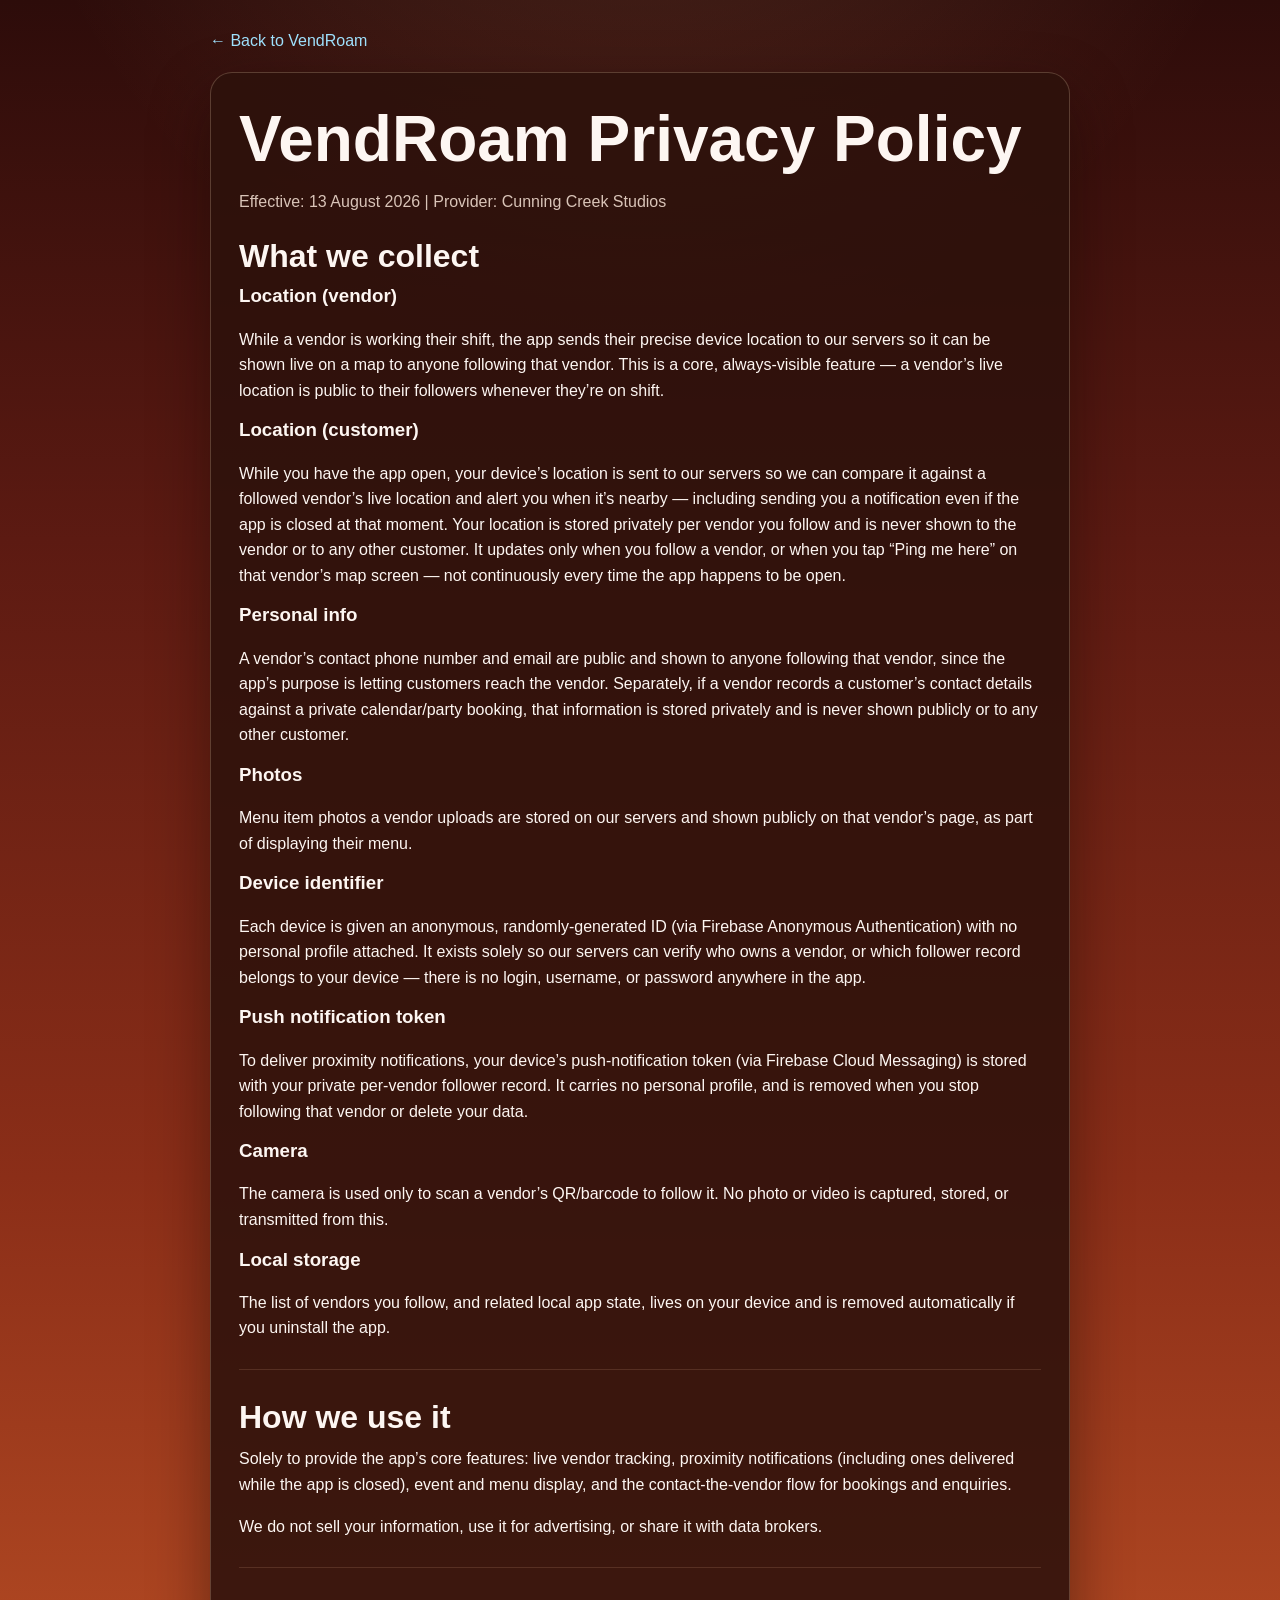
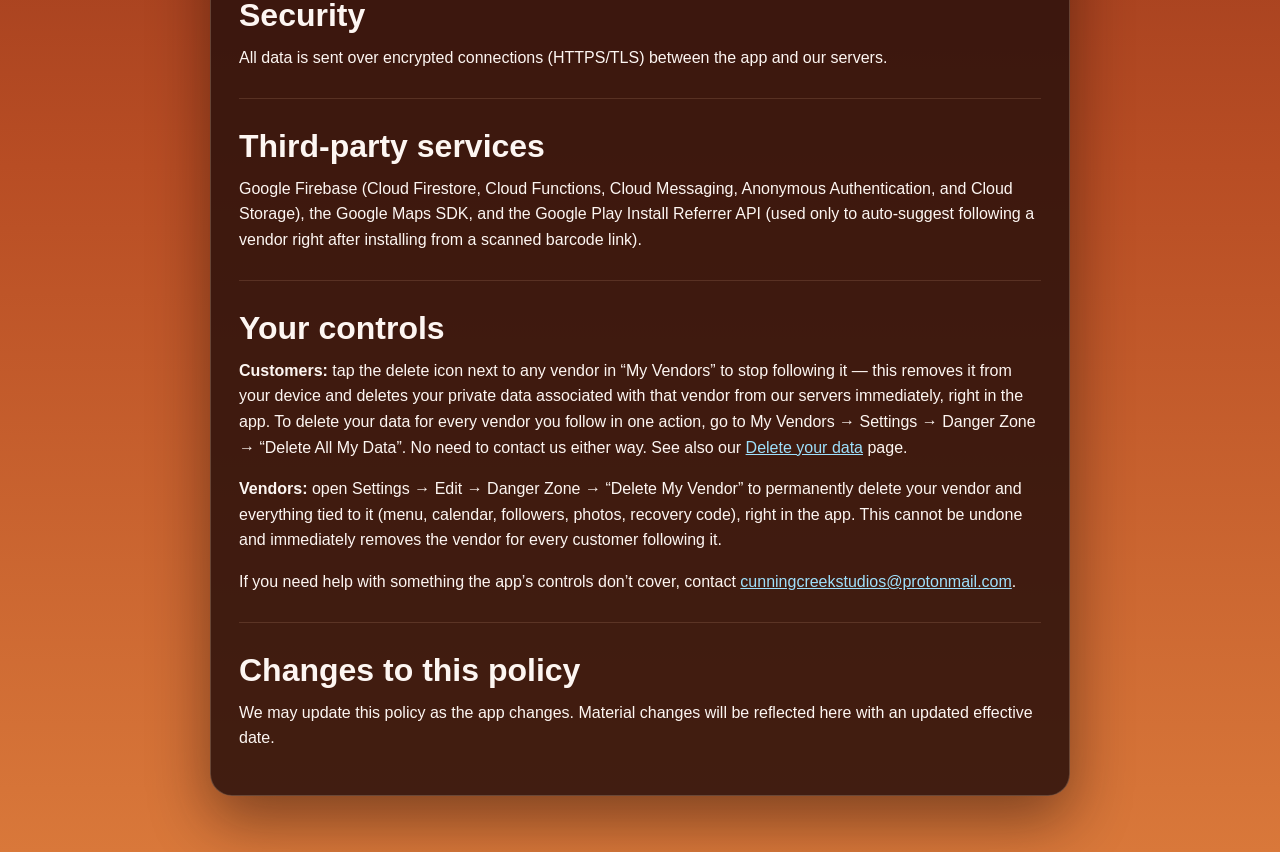
==== privacy.html @ e5d9ba17 "VendRoam standalone site: marketing homepage + legal pages for its own subdomain Adds privacy.html, " ====
<!DOCTYPE html>
<html lang="en">
<head>
  <meta charset="UTF-8">
  <meta name="viewport" content="width=device-width, initial-scale=1.0">
  <title>Privacy Policy | VendRoam</title>
  <link rel="stylesheet" href="assets/css/legal.css">
</head>
<body>
  <main class="page-shell">
    <a class="back-link" href="index.html">&larr; Back to VendRoam</a>
    <article class="legal">
      <h1>VendRoam Privacy Policy</h1>
      <p class="meta">Effective: 13 August 2026 | Provider: Cunning Creek Studios</p>

      <section>
        <h2>What we collect</h2>
        <h3>Location (vendor)</h3>
        <p>While a vendor is working their shift, the app sends their precise device location to our servers so it can be shown live on a map to anyone following that vendor. This is a core, always-visible feature &mdash; a vendor&rsquo;s live location is public to their followers whenever they&rsquo;re on shift.</p>

        <h3>Location (customer)</h3>
        <p>While you have the app open, your device&rsquo;s location is sent to our servers so we can compare it against a followed vendor&rsquo;s live location and alert you when it&rsquo;s nearby &mdash; including sending you a notification even if the app is closed at that moment. Your location is stored privately per vendor you follow and is never shown to the vendor or to any other customer. It updates only when you follow a vendor, or when you tap &ldquo;Ping me here&rdquo; on that vendor&rsquo;s map screen &mdash; not continuously every time the app happens to be open.</p>

        <h3>Personal info</h3>
        <p>A vendor&rsquo;s contact phone number and email are public and shown to anyone following that vendor, since the app&rsquo;s purpose is letting customers reach the vendor. Separately, if a vendor records a customer&rsquo;s contact details against a private calendar/party booking, that information is stored privately and is never shown publicly or to any other customer.</p>

        <h3>Photos</h3>
        <p>Menu item photos a vendor uploads are stored on our servers and shown publicly on that vendor&rsquo;s page, as part of displaying their menu.</p>

        <h3>Device identifier</h3>
        <p>Each device is given an anonymous, randomly-generated ID (via Firebase Anonymous Authentication) with no personal profile attached. It exists solely so our servers can verify who owns a vendor, or which follower record belongs to your device &mdash; there is no login, username, or password anywhere in the app.</p>

        <h3>Push notification token</h3>
        <p>To deliver proximity notifications, your device&rsquo;s push-notification token (via Firebase Cloud Messaging) is stored with your private per-vendor follower record. It carries no personal profile, and is removed when you stop following that vendor or delete your data.</p>

        <h3>Camera</h3>
        <p>The camera is used only to scan a vendor&rsquo;s QR/barcode to follow it. No photo or video is captured, stored, or transmitted from this.</p>

        <h3>Local storage</h3>
        <p>The list of vendors you follow, and related local app state, lives on your device and is removed automatically if you uninstall the app.</p>
      </section>

      <section>
        <h2>How we use it</h2>
        <p>Solely to provide the app&rsquo;s core features: live vendor tracking, proximity notifications (including ones delivered while the app is closed), event and menu display, and the contact-the-vendor flow for bookings and enquiries.</p>
        <p>We do not sell your information, use it for advertising, or share it with data brokers.</p>
      </section>

      <section>
        <h2>Security</h2>
        <p>All data is sent over encrypted connections (HTTPS/TLS) between the app and our servers.</p>
      </section>

      <section>
        <h2>Third-party services</h2>
        <p>Google Firebase (Cloud Firestore, Cloud Functions, Cloud Messaging, Anonymous Authentication, and Cloud Storage), the Google Maps SDK, and the Google Play Install Referrer API (used only to auto-suggest following a vendor right after installing from a scanned barcode link).</p>
      </section>

      <section>
        <h2>Your controls</h2>
        <p><strong>Customers:</strong> tap the delete icon next to any vendor in &ldquo;My Vendors&rdquo; to stop following it &mdash; this removes it from your device and deletes your private data associated with that vendor from our servers immediately, right in the app. To delete your data for every vendor you follow in one action, go to My Vendors &rarr; Settings &rarr; Danger Zone &rarr; &ldquo;Delete All My Data&rdquo;. No need to contact us either way. See also our <a href="delete-your-data.html">Delete your data</a> page.</p>
        <p><strong>Vendors:</strong> open Settings &rarr; Edit &rarr; Danger Zone &rarr; &ldquo;Delete My Vendor&rdquo; to permanently delete your vendor and everything tied to it (menu, calendar, followers, photos, recovery code), right in the app. This cannot be undone and immediately removes the vendor for every customer following it.</p>
        <p>If you need help with something the app&rsquo;s controls don&rsquo;t cover, contact <a href="mailto:cunningcreekstudios@protonmail.com">cunningcreekstudios@protonmail.com</a>.</p>
      </section>

      <section>
        <h2>Changes to this policy</h2>
        <p>We may update this policy as the app changes. Material changes will be reflected here with an updated effective date.</p>
      </section>
    </article>
  </main>
</body>
</html>
---- assets/css/legal.css ----
:root {
  --bg: #3a1210;
  --bg-alt: #5c1e14;
  --panel: rgba(45, 18, 12, 0.88);
  --panel-strong: rgba(32, 12, 8, 0.94);
  --border: rgba(255, 218, 180, 0.22);
  --text: #fdf6f2;
  --muted: #d9c4b8;
  --link: #9ee0fc;
  --link-strong: #e8f8ff;
  --accent: #7ec8e8;
  --shadow: 0 24px 60px rgba(20, 6, 4, 0.45);
}

* {
  box-sizing: border-box;
}

html {
  color-scheme: dark;
}

body {
  margin: 0;
  min-height: 100vh;
  font-family: Arial, Helvetica, sans-serif;
  line-height: 1.6;
  color: var(--text);
  background:
    radial-gradient(ellipse 120% 80% at 50% -20%, rgba(255, 200, 140, 0.18), transparent 45%),
    linear-gradient(180deg, #2d0c0a 0%, #5c1a12 22%, #8b2e18 48%, #b84d24 72%, #d9783a 100%);
}

a {
  color: var(--link);
}

a:hover,
a:focus-visible {
  color: var(--link-strong);
}

.page-shell {
  width: min(860px, calc(100% - 32px));
  margin: 0 auto;
  padding: 28px 0 56px;
}

.legal {
  background: var(--panel);
  border: 1px solid var(--border);
  border-radius: 22px;
  box-shadow: var(--shadow);
  padding: 28px;
}

h1,
h2,
h3 {
  margin-top: 0;
  line-height: 1.2;
}

h1 {
  margin-bottom: 12px;
  font-size: clamp(2.4rem, 5vw, 4rem);
}

h2 {
  margin-bottom: 10px;
  font-size: clamp(1.45rem, 3vw, 2rem);
}

p {
  margin: 0 0 1rem;
}

.back-link {
  display: inline-flex;
  margin-bottom: 18px;
  color: var(--link);
  text-decoration: none;
}

.legal section + section {
  margin-top: 28px;
  padding-top: 28px;
  border-top: 1px solid rgba(255, 200, 160, 0.14);
}

.legal ul {
  margin: 12px 0 0 20px;
}

.legal ol {
  margin: 12px 0 0 20px;
  padding-left: 1.25rem;
}

.legal ol li + li {
  margin-top: 8px;
}

.legal li + li {
  margin-top: 8px;
}

.meta {
  margin-bottom: 22px;
  color: var(--muted);
}
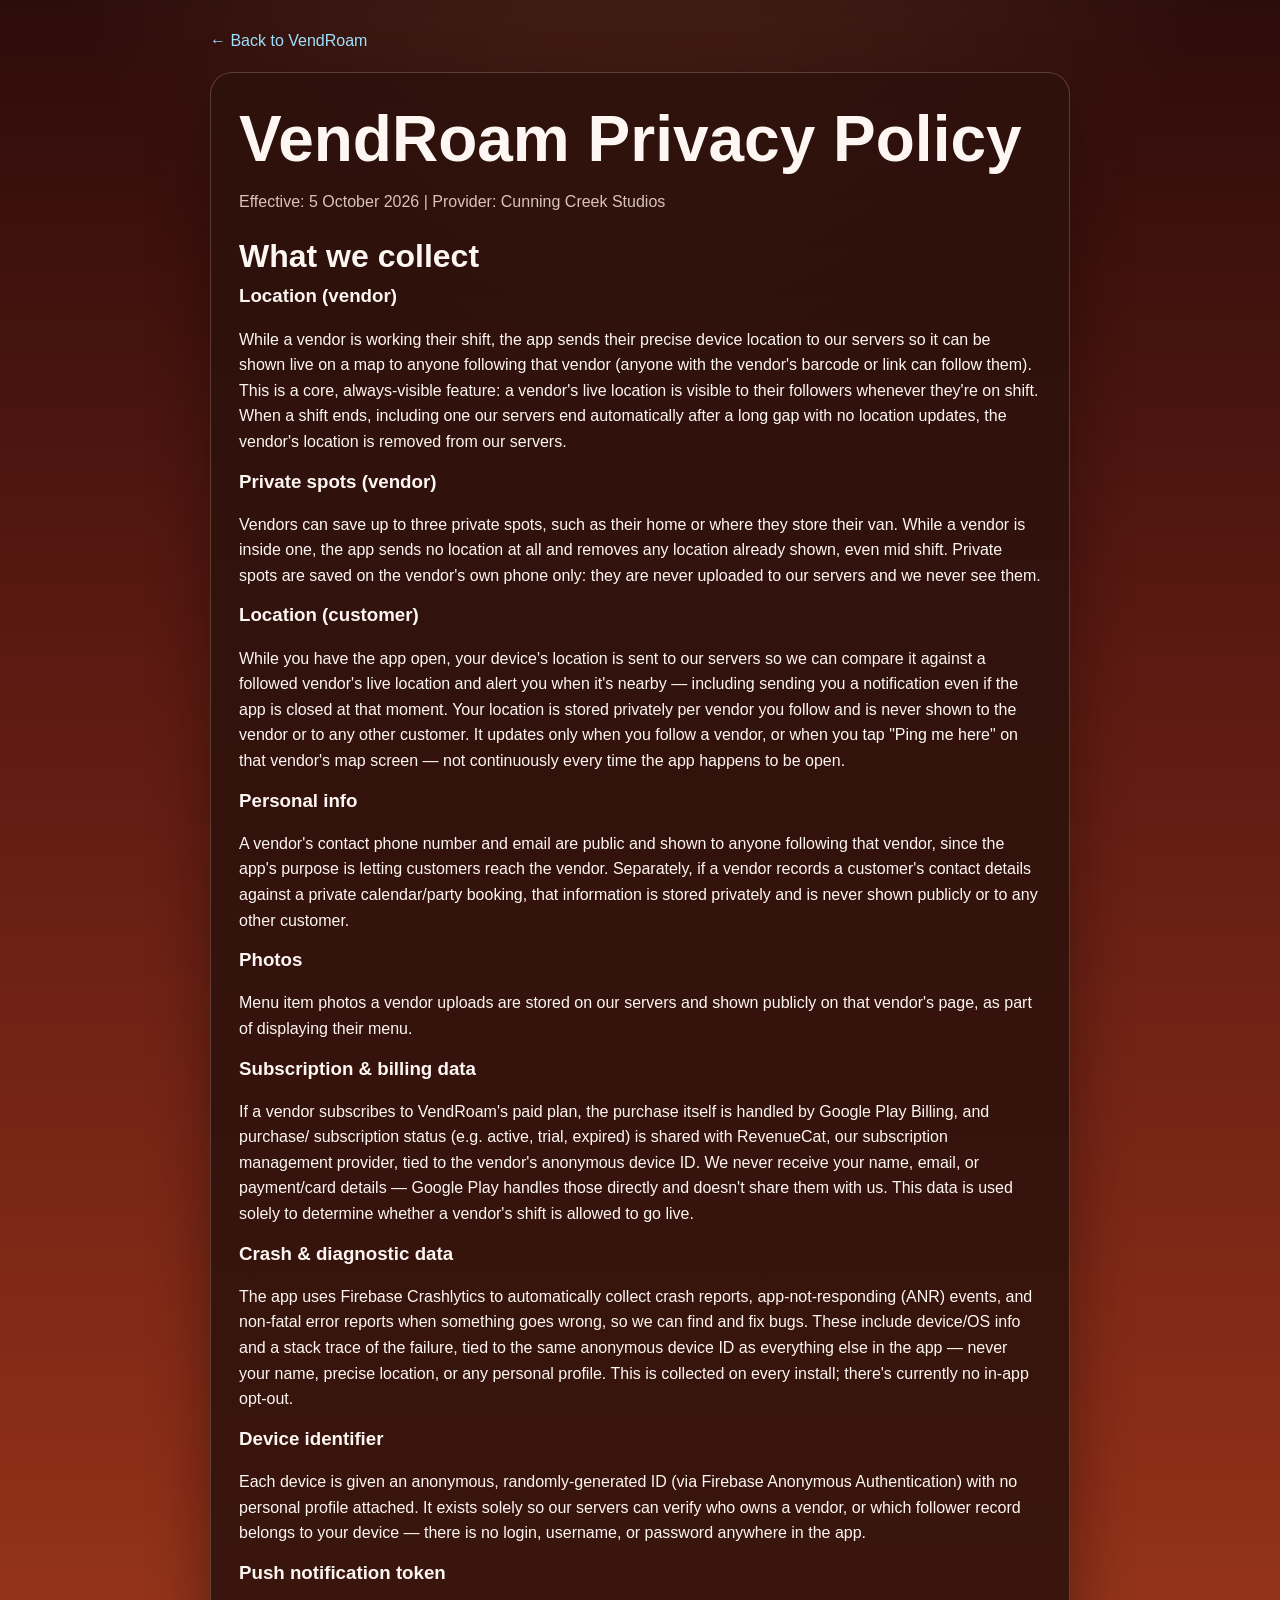
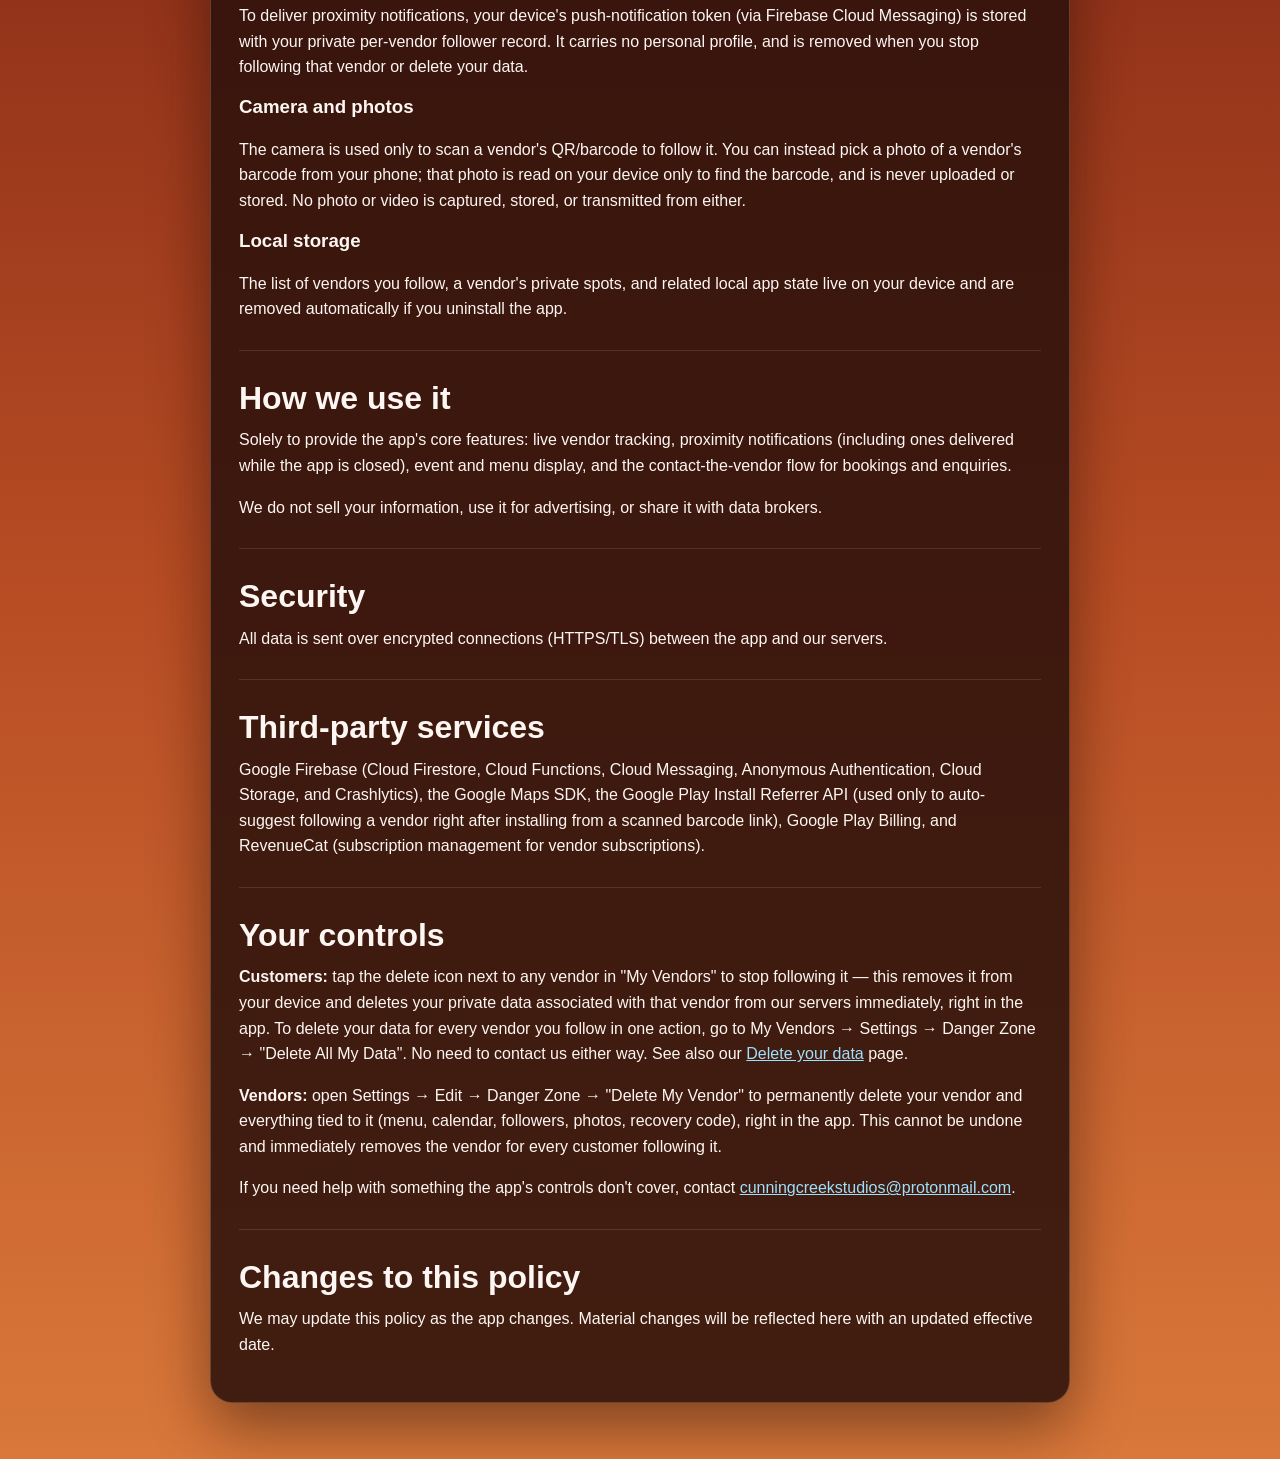
==== commit 6495ac09: "Privacy policy and terms: match the current versions (5 Oct 2026) Co-Authored-By: Claude Opus 5.5 <n" ====
--- a/privacy.html
+++ b/privacy.html
@@ -11,38 +11,37 @@
     <a class="back-link" href="index.html">&larr; Back to VendRoam</a>
     <article class="legal">
       <h1>VendRoam Privacy Policy</h1>
-      <p class="meta">Effective: 13 August 2026 | Provider: Cunning Creek Studios</p>
+      <p class="meta">Effective: 5 October 2026 | Provider: Cunning Creek Studios</p>
 
       <section>
         <h2>What we collect</h2>
         <h3>Location (vendor)</h3>
-        <p>While a vendor is working their shift, the app sends their precise device location to our servers so it can be shown live on a map to anyone following that vendor. This is a core, always-visible feature &mdash; a vendor&rsquo;s live location is public to their followers whenever they&rsquo;re on shift.</p>
-
+        <p>While a vendor is working their shift, the app sends their precise device location to our servers so it can be shown live on a map to anyone following that vendor (anyone with the vendor's barcode or link can follow them). This is a core, always-visible feature: a vendor's live location is visible to their followers whenever they're on shift. When a shift ends, including one our servers end automatically after a long gap with no location updates, the vendor's location is removed from our servers.</p>
+        <h3>Private spots (vendor)</h3>
+        <p>Vendors can save up to three private spots, such as their home or where they store their van. While a vendor is inside one, the app sends no location at all and removes any location already shown, even mid shift. Private spots are saved on the vendor's own phone only: they are never uploaded to our servers and we never see them.</p>
         <h3>Location (customer)</h3>
-        <p>While you have the app open, your device&rsquo;s location is sent to our servers so we can compare it against a followed vendor&rsquo;s live location and alert you when it&rsquo;s nearby &mdash; including sending you a notification even if the app is closed at that moment. Your location is stored privately per vendor you follow and is never shown to the vendor or to any other customer. It updates only when you follow a vendor, or when you tap &ldquo;Ping me here&rdquo; on that vendor&rsquo;s map screen &mdash; not continuously every time the app happens to be open.</p>
-
+        <p>While you have the app open, your device's location is sent to our servers so we can compare it against a followed vendor's live location and alert you when it's nearby — including sending you a notification even if the app is closed at that moment. Your location is stored privately per vendor you follow and is never shown to the vendor or to any other customer. It updates only when you follow a vendor, or when you tap "Ping me here" on that vendor's map screen — not continuously every time the app happens to be open.</p>
         <h3>Personal info</h3>
-        <p>A vendor&rsquo;s contact phone number and email are public and shown to anyone following that vendor, since the app&rsquo;s purpose is letting customers reach the vendor. Separately, if a vendor records a customer&rsquo;s contact details against a private calendar/party booking, that information is stored privately and is never shown publicly or to any other customer.</p>
-
+        <p>A vendor's contact phone number and email are public and shown to anyone following that vendor, since the app's purpose is letting customers reach the vendor. Separately, if a vendor records a customer's contact details against a private calendar/party booking, that information is stored privately and is never shown publicly or to any other customer.</p>
         <h3>Photos</h3>
-        <p>Menu item photos a vendor uploads are stored on our servers and shown publicly on that vendor&rsquo;s page, as part of displaying their menu.</p>
-
+        <p>Menu item photos a vendor uploads are stored on our servers and shown publicly on that vendor's page, as part of displaying their menu.</p>
+        <h3>Subscription &amp; billing data</h3>
+        <p>If a vendor subscribes to VendRoam's paid plan, the purchase itself is handled by Google Play Billing, and purchase/ subscription status (e.g. active, trial, expired) is shared with RevenueCat, our subscription management provider, tied to the vendor's anonymous device ID. We never receive your name, email, or payment/card details — Google Play handles those directly and doesn't share them with us. This data is used solely to determine whether a vendor's shift is allowed to go live.</p>
+        <h3>Crash &amp; diagnostic data</h3>
+        <p>The app uses Firebase Crashlytics to automatically collect crash reports, app-not-responding (ANR) events, and non-fatal error reports when something goes wrong, so we can find and fix bugs. These include device/OS info and a stack trace of the failure, tied to the same anonymous device ID as everything else in the app — never your name, precise location, or any personal profile. This is collected on every install; there's currently no in-app opt-out.</p>
         <h3>Device identifier</h3>
-        <p>Each device is given an anonymous, randomly-generated ID (via Firebase Anonymous Authentication) with no personal profile attached. It exists solely so our servers can verify who owns a vendor, or which follower record belongs to your device &mdash; there is no login, username, or password anywhere in the app.</p>
-
+        <p>Each device is given an anonymous, randomly-generated ID (via Firebase Anonymous Authentication) with no personal profile attached. It exists solely so our servers can verify who owns a vendor, or which follower record belongs to your device — there is no login, username, or password anywhere in the app.</p>
         <h3>Push notification token</h3>
-        <p>To deliver proximity notifications, your device&rsquo;s push-notification token (via Firebase Cloud Messaging) is stored with your private per-vendor follower record. It carries no personal profile, and is removed when you stop following that vendor or delete your data.</p>
-
-        <h3>Camera</h3>
-        <p>The camera is used only to scan a vendor&rsquo;s QR/barcode to follow it. No photo or video is captured, stored, or transmitted from this.</p>
-
+        <p>To deliver proximity notifications, your device's push-notification token (via Firebase Cloud Messaging) is stored with your private per-vendor follower record. It carries no personal profile, and is removed when you stop following that vendor or delete your data.</p>
+        <h3>Camera and photos</h3>
+        <p>The camera is used only to scan a vendor's QR/barcode to follow it. You can instead pick a photo of a vendor's barcode from your phone; that photo is read on your device only to find the barcode, and is never uploaded or stored. No photo or video is captured, stored, or transmitted from either.</p>
         <h3>Local storage</h3>
-        <p>The list of vendors you follow, and related local app state, lives on your device and is removed automatically if you uninstall the app.</p>
+        <p>The list of vendors you follow, a vendor's private spots, and related local app state live on your device and are removed automatically if you uninstall the app.</p>
       </section>
 
       <section>
         <h2>How we use it</h2>
-        <p>Solely to provide the app&rsquo;s core features: live vendor tracking, proximity notifications (including ones delivered while the app is closed), event and menu display, and the contact-the-vendor flow for bookings and enquiries.</p>
+        <p>Solely to provide the app's core features: live vendor tracking, proximity notifications (including ones delivered while the app is closed), event and menu display, and the contact-the-vendor flow for bookings and enquiries.</p>
         <p>We do not sell your information, use it for advertising, or share it with data brokers.</p>
       </section>
 
@@ -53,14 +52,14 @@
 
       <section>
         <h2>Third-party services</h2>
-        <p>Google Firebase (Cloud Firestore, Cloud Functions, Cloud Messaging, Anonymous Authentication, and Cloud Storage), the Google Maps SDK, and the Google Play Install Referrer API (used only to auto-suggest following a vendor right after installing from a scanned barcode link).</p>
+        <p>Google Firebase (Cloud Firestore, Cloud Functions, Cloud Messaging, Anonymous Authentication, Cloud Storage, and Crashlytics), the Google Maps SDK, the Google Play Install Referrer API (used only to auto-suggest following a vendor right after installing from a scanned barcode link), Google Play Billing, and RevenueCat (subscription management for vendor subscriptions).</p>
       </section>
 
       <section>
         <h2>Your controls</h2>
-        <p><strong>Customers:</strong> tap the delete icon next to any vendor in &ldquo;My Vendors&rdquo; to stop following it &mdash; this removes it from your device and deletes your private data associated with that vendor from our servers immediately, right in the app. To delete your data for every vendor you follow in one action, go to My Vendors &rarr; Settings &rarr; Danger Zone &rarr; &ldquo;Delete All My Data&rdquo;. No need to contact us either way. See also our <a href="delete-your-data.html">Delete your data</a> page.</p>
-        <p><strong>Vendors:</strong> open Settings &rarr; Edit &rarr; Danger Zone &rarr; &ldquo;Delete My Vendor&rdquo; to permanently delete your vendor and everything tied to it (menu, calendar, followers, photos, recovery code), right in the app. This cannot be undone and immediately removes the vendor for every customer following it.</p>
-        <p>If you need help with something the app&rsquo;s controls don&rsquo;t cover, contact <a href="mailto:cunningcreekstudios@protonmail.com">cunningcreekstudios@protonmail.com</a>.</p>
+        <p><strong>Customers:</strong> tap the delete icon next to any vendor in "My Vendors" to stop following it — this removes it from your device and deletes your private data associated with that vendor from our servers immediately, right in the app. To delete your data for every vendor you follow in one action, go to My Vendors → Settings → Danger Zone → "Delete All My Data". No need to contact us either way. See also our <a href="delete-your-data.html">Delete your data</a> page.</p>
+        <p><strong>Vendors:</strong> open Settings → Edit → Danger Zone → "Delete My Vendor" to permanently delete your vendor and everything tied to it (menu, calendar, followers, photos, recovery code), right in the app. This cannot be undone and immediately removes the vendor for every customer following it.</p>
+        <p>If you need help with something the app's controls don't cover, contact <a href="mailto:cunningcreekstudios@protonmail.com">cunningcreekstudios@protonmail.com</a>.</p>
       </section>
 
       <section>
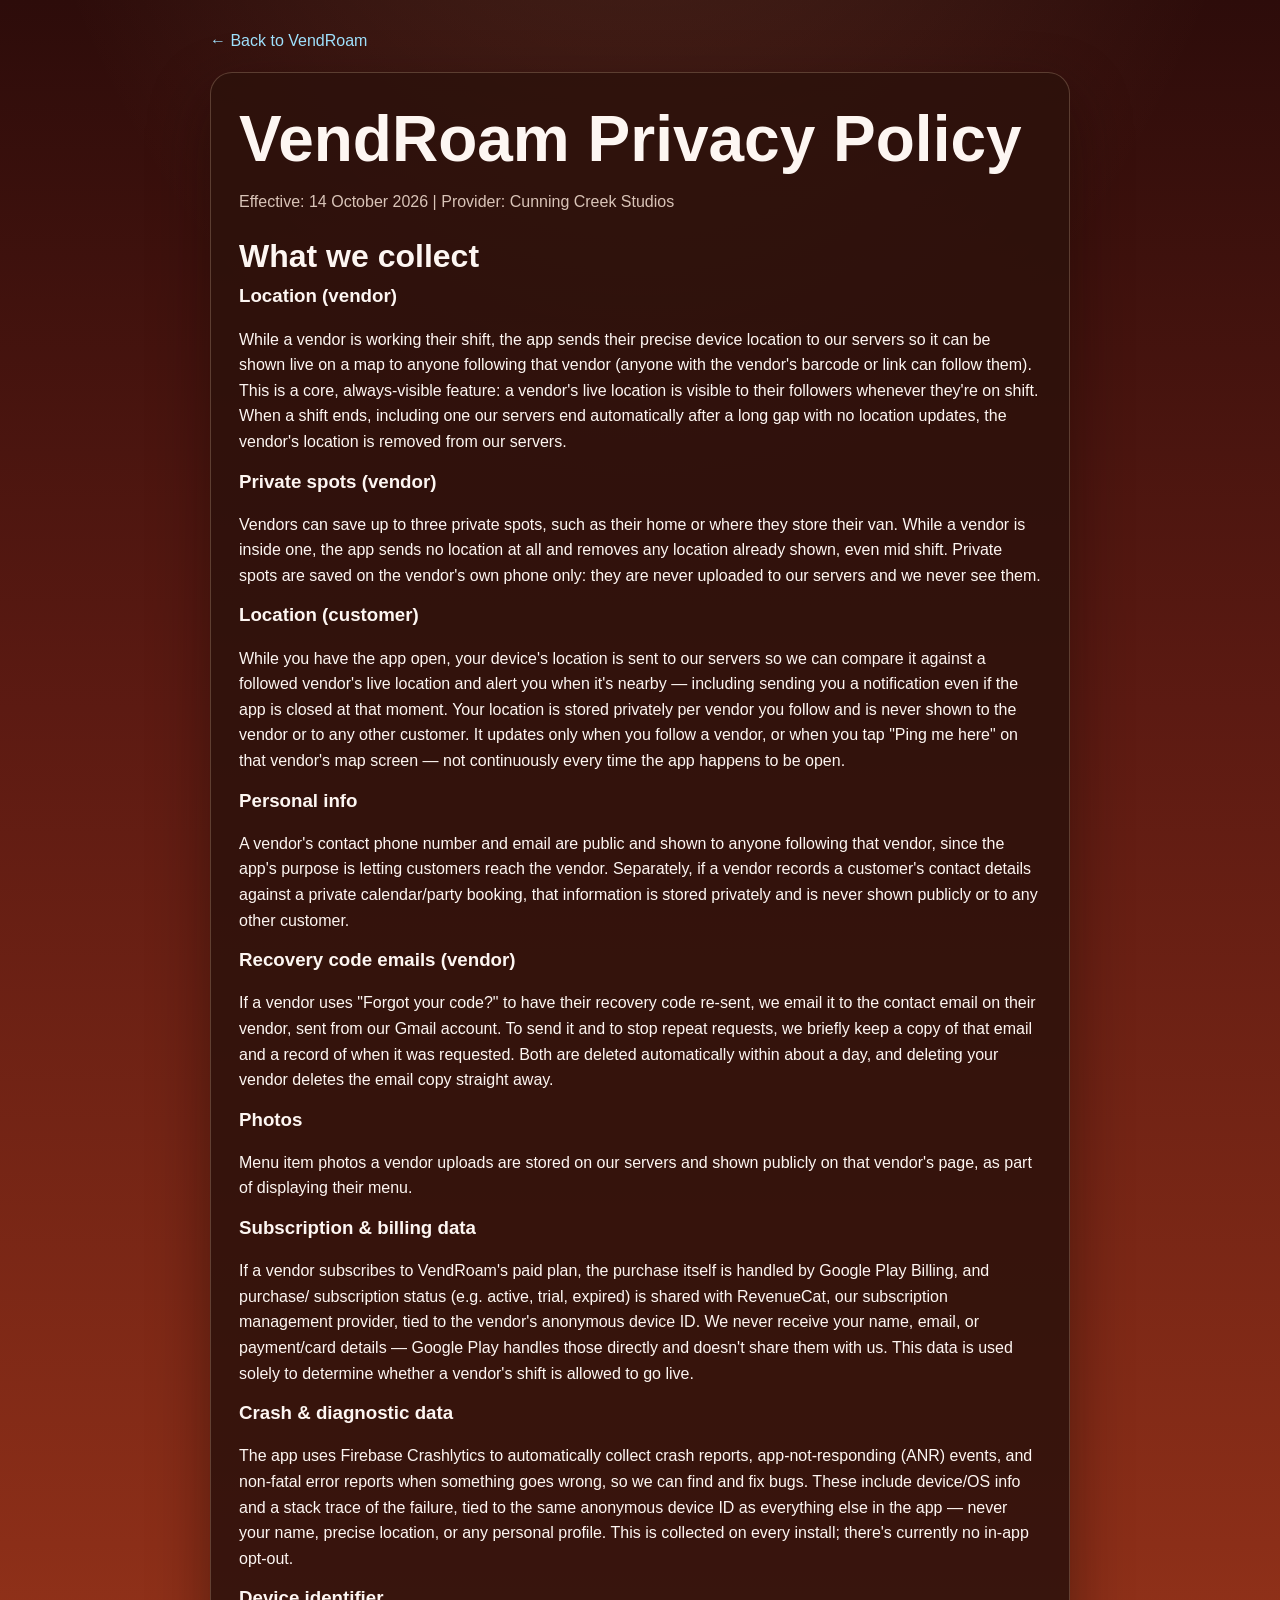
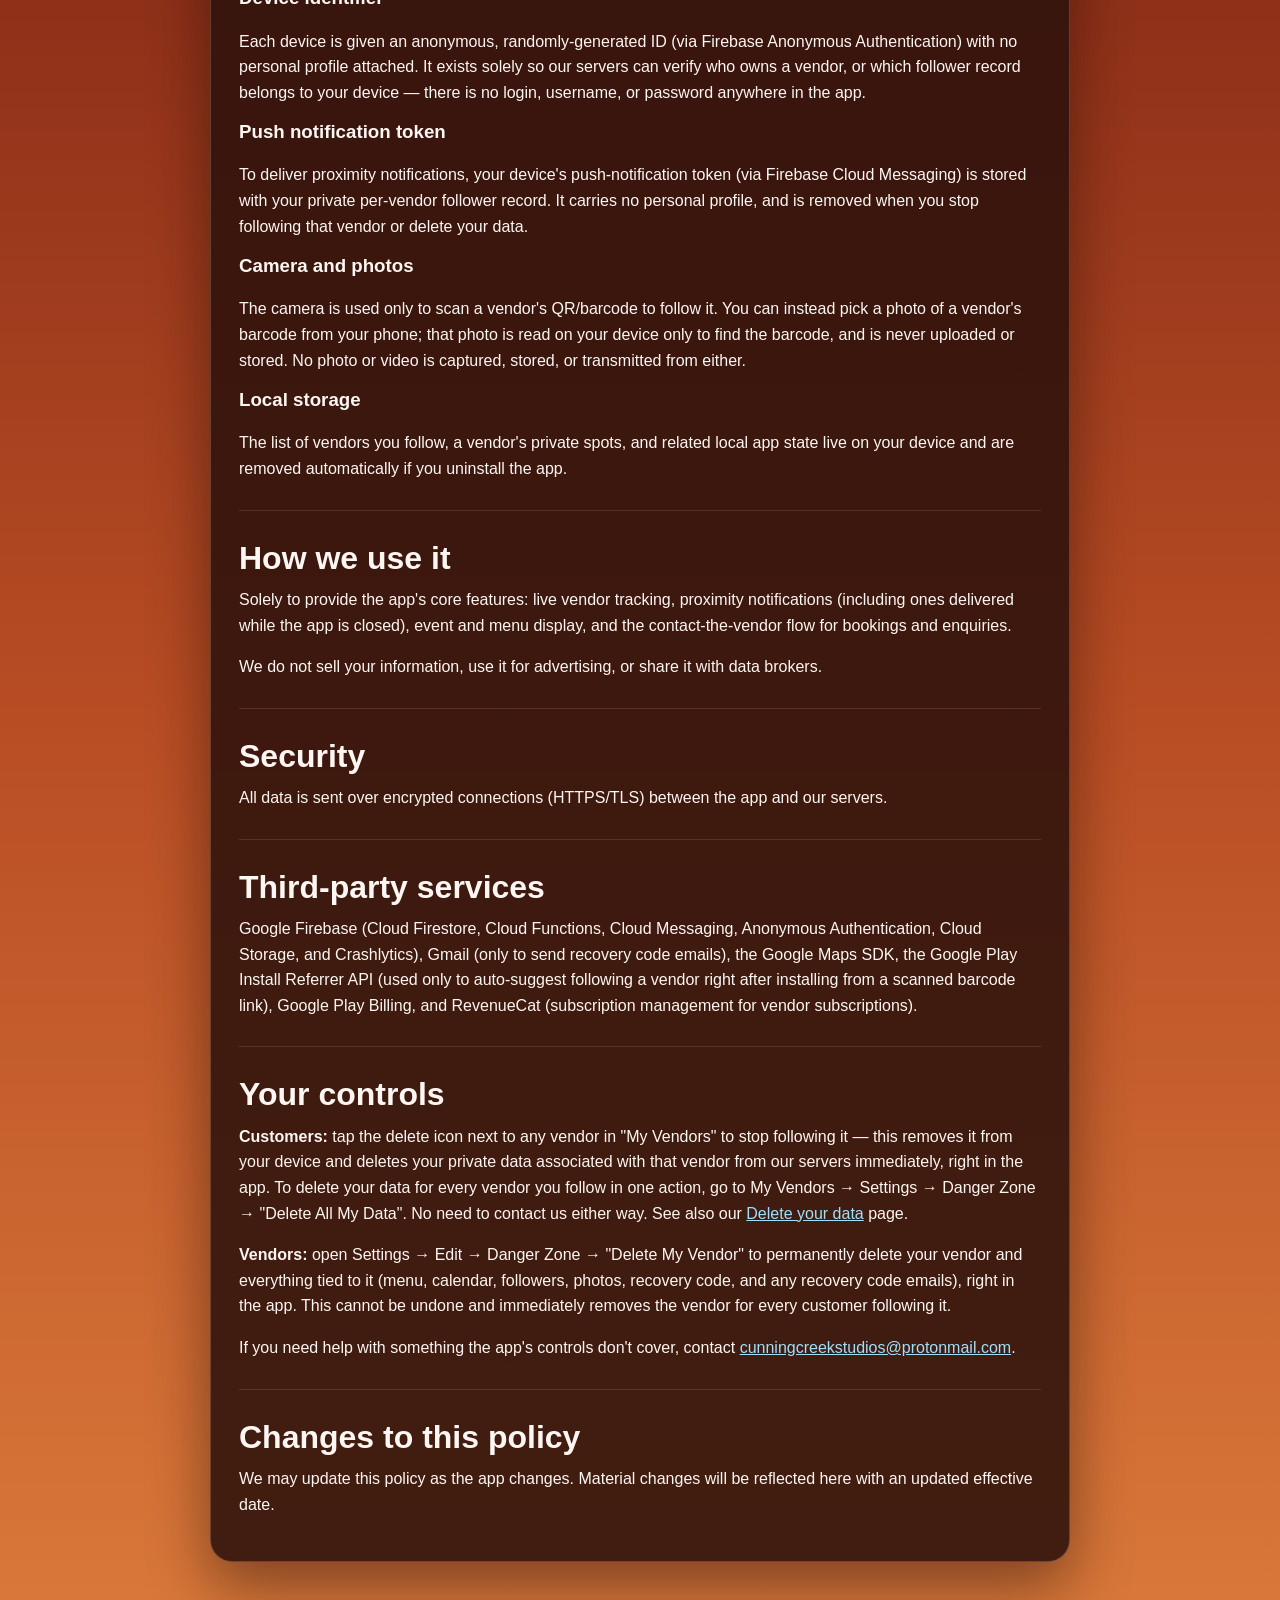
==== commit 6cc5a0e5: "Privacy policy: disclose recovery code emails and their one day retention" ====
--- a/privacy.html
+++ b/privacy.html
@@ -11,7 +11,7 @@
     <a class="back-link" href="index.html">&larr; Back to VendRoam</a>
     <article class="legal">
       <h1>VendRoam Privacy Policy</h1>
-      <p class="meta">Effective: 5 October 2026 | Provider: Cunning Creek Studios</p>
+      <p class="meta">Effective: 14 October 2026 | Provider: Cunning Creek Studios</p>
 
       <section>
         <h2>What we collect</h2>
@@ -23,6 +23,8 @@
         <p>While you have the app open, your device's location is sent to our servers so we can compare it against a followed vendor's live location and alert you when it's nearby — including sending you a notification even if the app is closed at that moment. Your location is stored privately per vendor you follow and is never shown to the vendor or to any other customer. It updates only when you follow a vendor, or when you tap "Ping me here" on that vendor's map screen — not continuously every time the app happens to be open.</p>
         <h3>Personal info</h3>
         <p>A vendor's contact phone number and email are public and shown to anyone following that vendor, since the app's purpose is letting customers reach the vendor. Separately, if a vendor records a customer's contact details against a private calendar/party booking, that information is stored privately and is never shown publicly or to any other customer.</p>
+        <h3>Recovery code emails (vendor)</h3>
+        <p>If a vendor uses "Forgot your code?" to have their recovery code re-sent, we email it to the contact email on their vendor, sent from our Gmail account. To send it and to stop repeat requests, we briefly keep a copy of that email and a record of when it was requested. Both are deleted automatically within about a day, and deleting your vendor deletes the email copy straight away.</p>
         <h3>Photos</h3>
         <p>Menu item photos a vendor uploads are stored on our servers and shown publicly on that vendor's page, as part of displaying their menu.</p>
         <h3>Subscription &amp; billing data</h3>
@@ -52,13 +54,13 @@
 
       <section>
         <h2>Third-party services</h2>
-        <p>Google Firebase (Cloud Firestore, Cloud Functions, Cloud Messaging, Anonymous Authentication, Cloud Storage, and Crashlytics), the Google Maps SDK, the Google Play Install Referrer API (used only to auto-suggest following a vendor right after installing from a scanned barcode link), Google Play Billing, and RevenueCat (subscription management for vendor subscriptions).</p>
+        <p>Google Firebase (Cloud Firestore, Cloud Functions, Cloud Messaging, Anonymous Authentication, Cloud Storage, and Crashlytics), Gmail (only to send recovery code emails), the Google Maps SDK, the Google Play Install Referrer API (used only to auto-suggest following a vendor right after installing from a scanned barcode link), Google Play Billing, and RevenueCat (subscription management for vendor subscriptions).</p>
       </section>
 
       <section>
         <h2>Your controls</h2>
         <p><strong>Customers:</strong> tap the delete icon next to any vendor in "My Vendors" to stop following it — this removes it from your device and deletes your private data associated with that vendor from our servers immediately, right in the app. To delete your data for every vendor you follow in one action, go to My Vendors → Settings → Danger Zone → "Delete All My Data". No need to contact us either way. See also our <a href="delete-your-data.html">Delete your data</a> page.</p>
-        <p><strong>Vendors:</strong> open Settings → Edit → Danger Zone → "Delete My Vendor" to permanently delete your vendor and everything tied to it (menu, calendar, followers, photos, recovery code), right in the app. This cannot be undone and immediately removes the vendor for every customer following it.</p>
+        <p><strong>Vendors:</strong> open Settings → Edit → Danger Zone → "Delete My Vendor" to permanently delete your vendor and everything tied to it (menu, calendar, followers, photos, recovery code, and any recovery code emails), right in the app. This cannot be undone and immediately removes the vendor for every customer following it.</p>
         <p>If you need help with something the app's controls don't cover, contact <a href="mailto:cunningcreekstudios@protonmail.com">cunningcreekstudios@protonmail.com</a>.</p>
       </section>
 
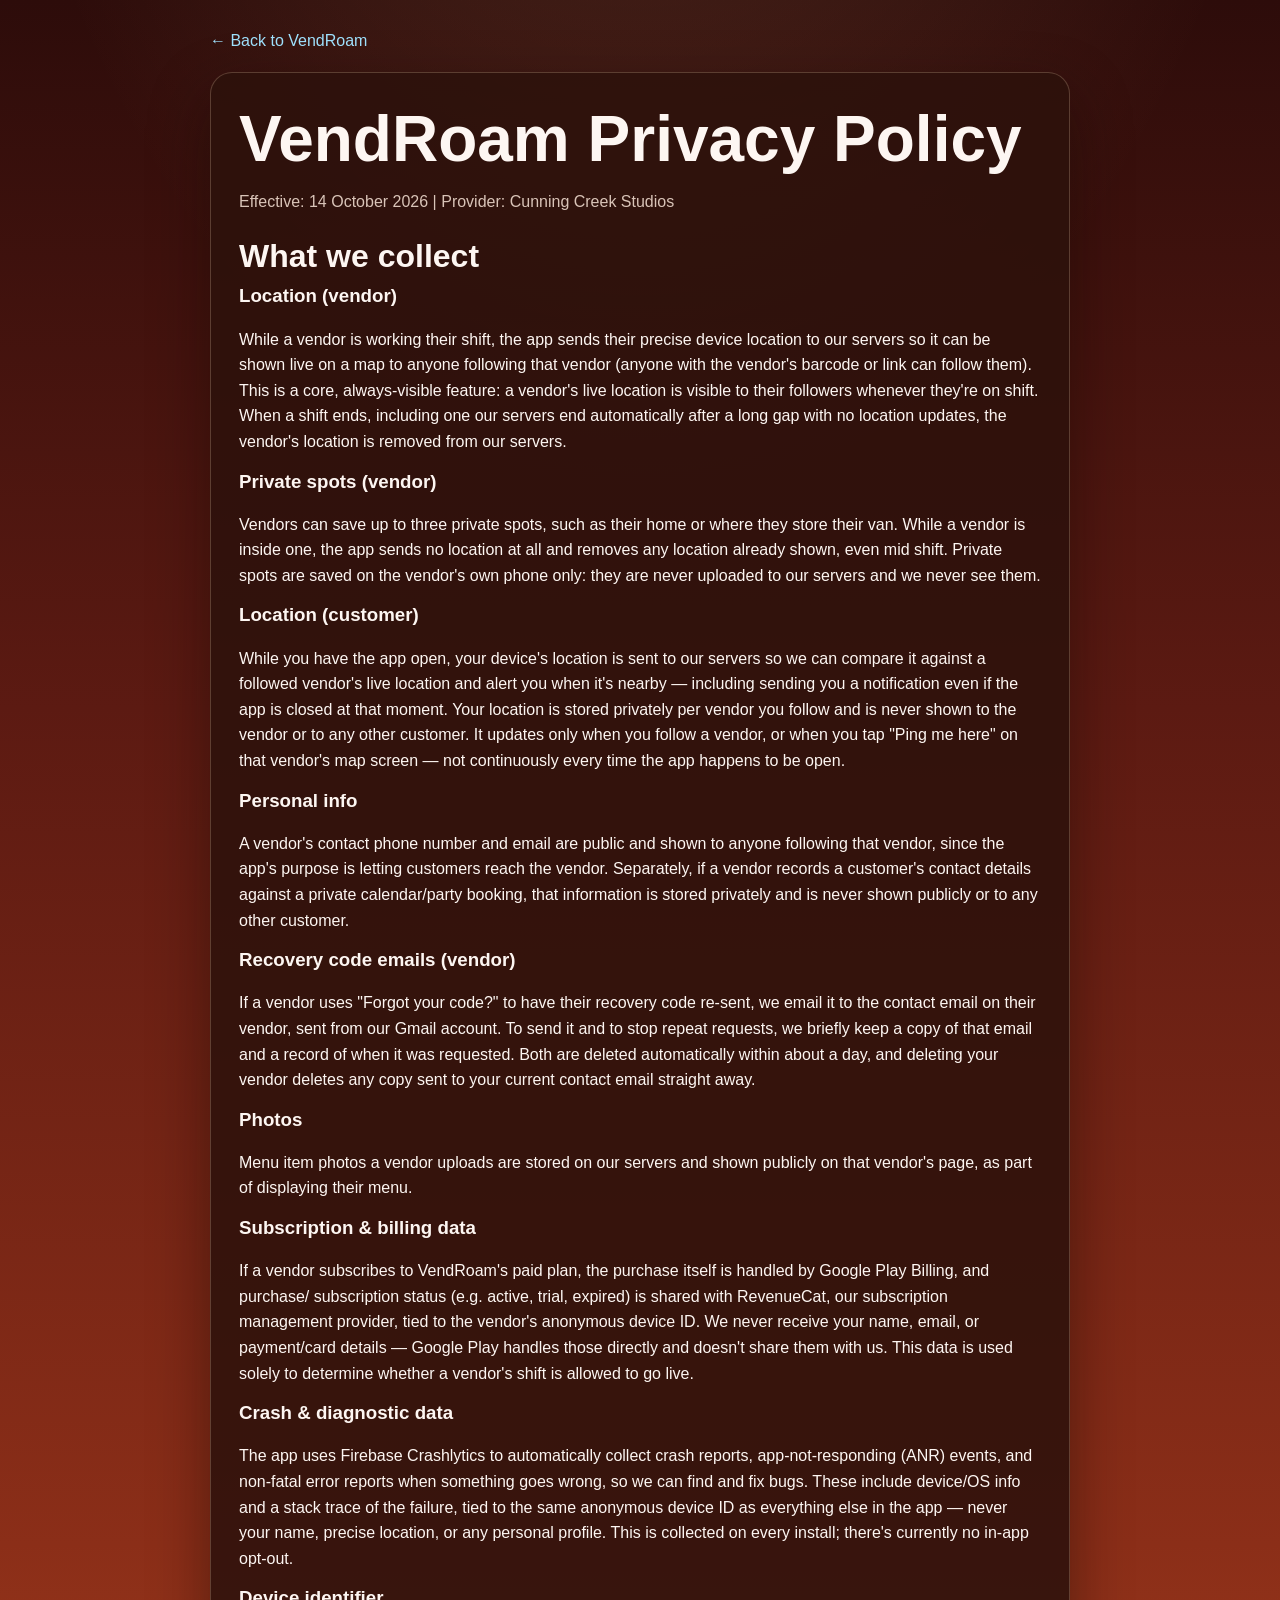
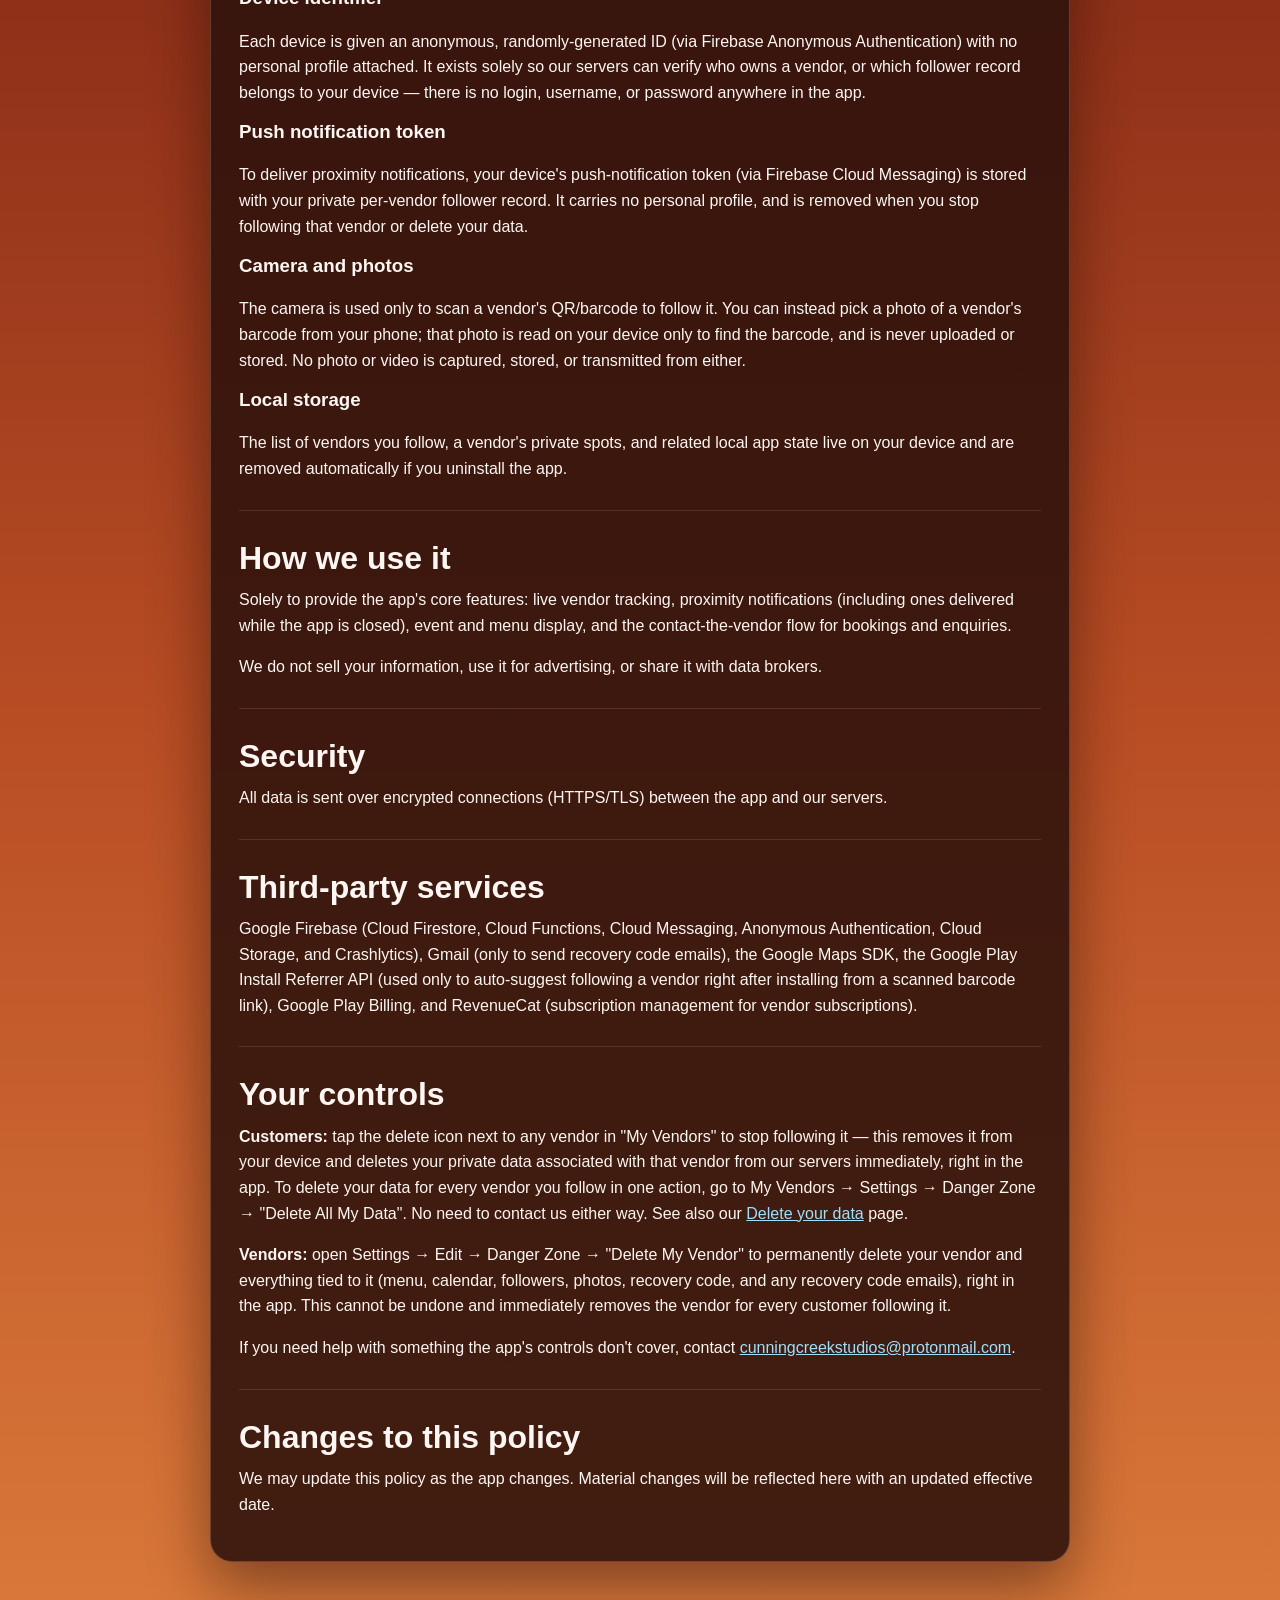
==== commit 60c63fbc: "Merge content/privacy-email-copy-wording" ====
--- a/privacy.html
+++ b/privacy.html
@@ -24,7 +24,7 @@
         <h3>Personal info</h3>
         <p>A vendor's contact phone number and email are public and shown to anyone following that vendor, since the app's purpose is letting customers reach the vendor. Separately, if a vendor records a customer's contact details against a private calendar/party booking, that information is stored privately and is never shown publicly or to any other customer.</p>
         <h3>Recovery code emails (vendor)</h3>
-        <p>If a vendor uses "Forgot your code?" to have their recovery code re-sent, we email it to the contact email on their vendor, sent from our Gmail account. To send it and to stop repeat requests, we briefly keep a copy of that email and a record of when it was requested. Both are deleted automatically within about a day, and deleting your vendor deletes the email copy straight away.</p>
+        <p>If a vendor uses "Forgot your code?" to have their recovery code re-sent, we email it to the contact email on their vendor, sent from our Gmail account. To send it and to stop repeat requests, we briefly keep a copy of that email and a record of when it was requested. Both are deleted automatically within about a day, and deleting your vendor deletes any copy sent to your current contact email straight away.</p>
         <h3>Photos</h3>
         <p>Menu item photos a vendor uploads are stored on our servers and shown publicly on that vendor's page, as part of displaying their menu.</p>
         <h3>Subscription &amp; billing data</h3>
